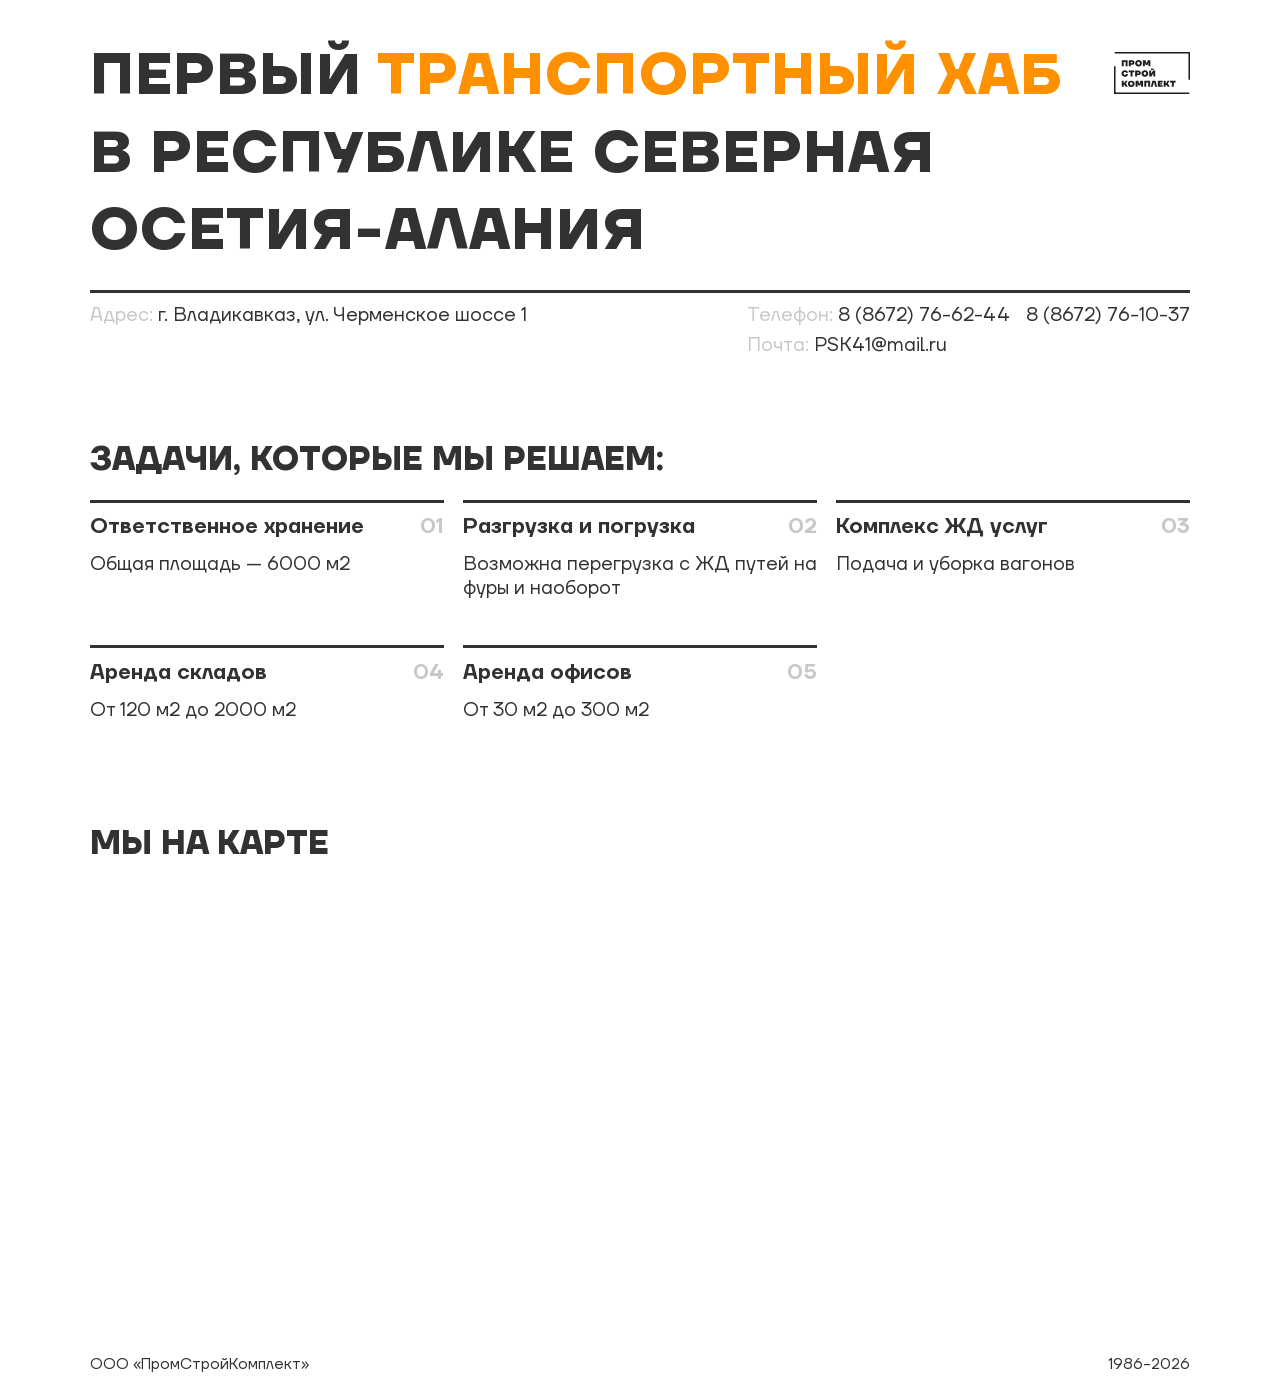
==== index.html @ 8463f603 "Add files via upload" ====
<!DOCTYPE html>
<html lang="en">

<head>
    <title>Транспортный Хаб Северная Осетия-Алания</title>
    <meta charset="UTF-8">
    <meta name="viewport" content="width=device-width, initial-scale=1.0">
    <link rel="shortcut icon" href="./images/icons/icon9.png" type="image/x-icon">
    <link rel="stylesheet" href="fonts.css">
    <link rel="stylesheet" href="style.css">
    <script type="text/javascript" charset="utf-8" async
        src="https://api-maps.yandex.ru/services/constructor/1.0/js/?um=constructor%3A41a7079283c12a54ac9802bb7eae0757dd06b9aa70bf1785bc7f442e48100925&amp;id=map&amp;lang=ru_RU&amp;scroll=true"></script>
</head>

<body>
    <div class="v-space M"></div>
    <div class="wrapper">
        <header>
            <div class="main-title">
                <!-- <div class="v-space S"></div> -->
                <h1>
                    Первый <span class="accent">Транспортный Хаб</span><br>
                    в республике
                    Северная Осетия-Алания
                </h1>
                <figure>
                    <img src="./images/LogoSvg.svg" alt="">
                </figure>
            </div>
            <div class="v-space S"></div>

            <div class="contacts">
                <div class="contacts-line">
                </div>
                <div class="contacts-contact-column">
                    <div class="column-1">
                        <p><span class="descript">Адрес:</span> г. Владикавказ, ул. Черменское шоссе 1
                        </p>
                    </div>
                    <div class="column-2">
                        <p><span class="descript">Телефон:</span> <span><a href="tel:88672766244">8 (8672)
                                    76-62-44</a></span>
                            <span><a href="tel:88672761037">8 (8672) 76-10-37</a></span>
                        </p>
                        <p><span class="descript">Почта:</span> PSK41@mail.ru
                        </p>
                    </div>
                </div>
            </div>
        </header>

    </div>


    <!-- <div class="v-space L"></div>
    <div class="wrapper">
        <h2>Задачи, которые мы решаем:</h2>
        <div class="v-space S"></div>

        <div class="task-flex">

            <div class="task-column-1">
                <div class="task-element">
                    <div class="task-element-title">
                        <h3>Ответственное хранение</h3>
                        <h3 class="number">01</h3>
                    </div>
                    <p>Общая площадь — 6000 м2</p>
                </div>

                <div class="task-element">
                    <div class="task-element-title">
                        <h3>Разгрузка и погрузка</h3>
                        <h3 class="number">02</h3>
                    </div>
                    <p>Возможна перегрузка с ЖД путей на фуры и наоборот</p>
                </div>
            </div>

            <div class="task-column-2">
                <div class="task-element-2">
                    <div class="task-element-title-2">
                        <h3>Комплекс ЖД услуг</h3>
                        <h3 class="number">03</h3>
                    </div>
                    <p>Подача и уборка вагонов</p>
                </div>
            </div>

            <div class="task-column-3">
                <div class="task-element">
                    <div class="task-element-title">
                        <h3>Аренда складских помещений</h3>
                        <h3 class="number">04</h3>
                    </div>
                    <p>От 120 м2 до 2000 м2</p>
                </div>

                <div class="task-element">
                    <div class="task-element-title">
                        <h3>Аренда офисных помещений</h3>
                        <h3 class="number">05</h3>
                    </div>
                    <p>От 30 м2 до 300 м2</p>
                </div>
            </div>
        </div>

    </div> -->

    <!-- ============================================================================ -->

    <div class="v-space L"></div>
    <div class="wrapper">
        <h2>Задачи, которые мы решаем:</h2>
        <div class="v-space S"></div>

        <div class="task-flex">

            <div class="task-element">
                <div class="task-line">
                </div>
                <div class="task-title">
                    <h3>Ответственное хранение</h3>
                    <h3 class="task-title-number">01</h3>
                </div>
                <p>Общая площадь — 6000 м2</p>
            </div>

            <div class="task-element">
                <div class="task-line">
                </div>
                <div class="task-title">
                    <h3>Разгрузка и погрузка</h3>
                    <span class="task-title-number"><h3>02</h3></span>
                </div>
                <p>Возможна перегрузка с ЖД путей на фуры и наоборот</p>
            </div>

            <div class="task-element">
                <div class="task-line">
                </div>
                <div class="task-title">
                    <h3>Комплекс ЖД услуг</h3>
                    <span class="task-title-number"><h3>03</h3></span>
                </div>
                <p>Подача и уборка вагонов</p>
            </div>

            <div class="task-element">
                <div class="task-line">
                </div>
                <div class="task-title">
                    <h3>Аренда складов</h3>
                    <span class="task-title-number"><h3>04</h3></span>
                </div>
                <p>От 120 м2 до 2000 м2</p>
            </div>

            <div class="task-element">
                <div class="task-line">
                </div>
                <div class="task-title">
                    <h3>Аренда офисов</h3>
                    <span class="task-title-number"><h3>05</h3></span>
                </div>
                <p>От 30 м2 до 300 м2</p>
            </div>

        </div>

    </div>

    <!-- ============================================================================ -->

    <div class="v-space L"></div>
    <div class="wrapper">
        <h2>Мы на карте</h2>
        <div class="v-space S"></div>

        <div id="map">

        </div>
        <div class="pskinfo">
            <p>ООО &#171ПромСтройКомплект&#187</p>
            <p>1986-2026</p>
        </div>
    </div>
    <div class="v-space S"></div>

</body>

</html>
---- style.css ----
* {
    box-sizing: border-box;
}

:root {
    --text-color-RGB: 50, 50, 50;
    --link-color-RGB: 13, 58, 220;
    --hover-color-RGB: 0, 215, 100;
    --background-color-RGB: 255, 255, 255;
    --surface-color-RGB: 240, 240, 240;
    --secondary-text-color-RGB: 200, 200, 200;
    --accent-text-color-RGB: 255, 144, 0;
}

@font-face {
    font-family: "TT Firs Neue";
    font-weight: 600;
    font-style: normal;
    src: url("./fonts/TTFirsNeue-DemiBold.woff2") format("woff2"), url("./fonts/TTFirsNeue-DemiBold.woff") format("woff");
}

@font-face {
    font-family: "TT Firs Neue";
    font-weight: 700;
    font-style: normal;
    src: url("./fonts/TTFirsNeue-Bold.woff2") format("woff2"), url("./fonts/TTFirsNeue-Bold.woff") format("woff");
}

@font-face {
    font-family: "TT Firs Neue";
    font-weight: 400;
    font-style: normal;
    src: url("./fonts/TTFirsNeue-Regular.woff2") format("woff2"), url("./fonts/TTFirsNeue-Regular.woff") format("woff");
}

html {
    /* line-height: 1.25; */
    /* scroll-behavior: smooth; */

    --mobile-viewport-min: 320;
    --mobile-desktop-breakpoint: 768;
    --desktop-viewport-max: 1500;

    --mobile-font-size-min: 11;
    --mobile-font-size-max: 29;

    --desktop-font-size-min: 12.5;
    --desktop-font-size-max: 22;

    font-size: calc(var(--mobile-font-size-min) * 1px);

    @media screen and (min-width: 320px) {
        font-size: calc(var(--mobile-font-size-min) * 1px + (var(--mobile-font-size-max) - var(--mobile-font-size-min)) * ((100vw - var(--mobile-viewport-min) * 1px) / (var(--mobile-desktop-breakpoint) - var(--mobile-viewport-min))));
    }

    @media screen and (min-width: 768px) {
        font-size: calc(var(--desktop-font-size-min) * 1px + (var(--desktop-font-size-max) - var(--desktop-font-size-min)) * ((100vw - var(--mobile-desktop-breakpoint) * 1px) / (var(--desktop-viewport-max) - var(--mobile-desktop-breakpoint))));
    }

    @media screen and (min-width: 1500px) {
        font-size: calc(var(--desktop-font-size-max) * 1px);
    }

}

body {
    font-family: "TT Firs Neue";
    margin: 0;
    color: rgba(var(--text-color-RGB), 1);
    background-color: rgba(var(--background-color-RGB), 1);
    line-height: 1.25;
}

.wrapper {
    position: relative;
    margin: 0 auto;
    width: 86%;

    @media (max-width: 768px) {
        width: 96%;
        /* padding: .7em; */
    }
}

.text-width {
    width: 95%;

    @media (max-width: 768px) {
        width: 100%;
    }
}

/* ============================================= */

.v-space.S {
    height: 1em;

    @media (max-width: 768px) {
        height: 0.5em;
    }
}

.v-space.M {
    height: 2em;

    @media (max-width: 768px) {
        height: 1em;
    }
}

.v-space.L {
    height: 4em;

    @media (max-width: 768px) {
        height: 2em;
    }
}

.v-space.XL {
    height: 8em;

    @media (max-width: 768px) {
        height: 4em;
    }
}

/* =================================== */

.main-title {
    display: flex;
    justify-content: space-between;
    align-items: baseline;

    @media (max-width: 768px) {
        flex-direction: column-reverse;
    }

    & figure {
        margin: 0;

        & img {
            width: 4em;
        }
    }
}

a {
    text-decoration: none;
    color: rgba(var(--text-color-RGB), 1);
    transition: color 0.5s ease;

    &:hover {
        color: rgba(var(--link-color-RGB), 1);
        transition: color 0s ease;
    }
}

h1 {
    font-size: 3em;
    text-transform: uppercase;
    margin: 0;
    font-weight: 700;
    line-height: 1.350;
    letter-spacing: 0.02em;

    @media (max-width: 768px) {
        line-height: 1.2;
        margin-top: .3em;
        font-size: 1.6em;
    }

    & span {
        color: rgba(var(--accent-text-color-RGB), 1);
    }
}

p {
    margin: 0 0 0.3em;
}

.descript {
    color: rgba(var(--secondary-text-color-RGB), 1);
}

.contacts {
    width: 100%;
}

.contacts-contact-column {
    display: flex;
    justify-content: space-between;

    @media (max-width: 768px) {
        display: flex;
        flex-direction: column;
    }

    & .column-1 {
        margin-right: 1em;
    }

    & span {
        margin-right: .6em;

        &:first-child {
            margin-right: 0;
        }

        &:last-child {
            margin-right: 0;
        }
    }
}

.contacts-line {
    background-color: rgba(var(--text-color-RGB), 1);
    width: 100%;
    height: .15em;
    margin: 0 0 0.6em;

    @media (max-width: 768px) {
        height: .1em;
    }
}

h2 {
    font-size: 1.7em;
    text-transform: uppercase;
    margin: 0;
    font-weight: 700;

    @media (max-width: 768px) {
        font-size: 1.4em;
    }
}

/* ======================================================= */


/* h3 {
    font-size: 1.2em;
    margin: 0;
    font-weight: 600;

    @media (max-width: 768px) {
        font-size: 1.2em;
    }
}

.task-flex {
    display: flex;
    gap: .3em;

    @media (max-width: 768px) {
        display: flex;
        flex-direction: column;
    }
}

.task-column-1 {
    width: 43%;

    @media (max-width: 768px) {
        width: 100%;
    }
}

.task-column-2 {
    width: 33%;

    @media (max-width: 768px) {
        width: 100%;
    }

    & .task-element-2 {
        display: flex;
        flex-direction: column;
        justify-content: space-between;
        padding: .8em .8em;
        border: 1px solid;
        border-color: rgba(var(--text-color-RGB), .3);
        border-radius: .4em;
        margin: 0 0 .3em;
        height: calc(9em + 9em + .3em);

        @media (max-width: 768px) {
            height: 9em;
        }

        & .task-element-title-2 {
            display: flex;
            justify-content: space-between;
        }
    }
}

.task-column-3 {
    width: 33%;

    @media (max-width: 768px) {
        width: 100%;
    }
}

.task-element {
    display: flex;
    flex-direction: column;
    justify-content: space-between;
    padding: .8em .8em;
    border: 1px solid;
    border-color: rgba(var(--text-color-RGB), .3);
    border-radius: .4em;
    margin: 0 0 .3em;
    height: 9em;

    & .task-element-title {
        display: flex;
        justify-content: space-between;
    }
}

.number {
    color: rgba(var(--text-color-RGB), .3);
} */

/* ======================================================= */

#map {
    width: 100%;
    height: 24em;
    border-radius: .8em;
}

.pskinfo {
    margin-top: .8em;
    display: flex;
    justify-content: space-between;
    font-size: .8em;
}

/* ========================================================== */

h3 {
    font-size: 1.1em;
    margin: 0 0 0.6em;
    font-weight: 600;

}

.task-title-number {
    color: rgba(var(--secondary-text-color-RGB), 1);
}

.task-flex {
    display: flex;
    flex-wrap: wrap;
    --gap: 1em;
    --columns: 3;
    --gap-number: calc(var(--columns) - 1);
    gap: var(--gap);

    @media (max-width: 768px) {
        --columns: 2;
    }

        & .task-element {
            width: calc((100% - var(--gap-number) * var(--gap)) / (var(--columns)));
            margin: 0 0 1em;
        }
    }

    .task-line {
        background-color: rgba(var(--text-color-RGB), 1);
        width: 100%;
        height: .15em;
        margin: 0 0 0.6em;

        @media (max-width: 768px) {
            height: .1em;
        }


    }

    .task-title {
        display: flex;
        justify-content: space-between;
    }
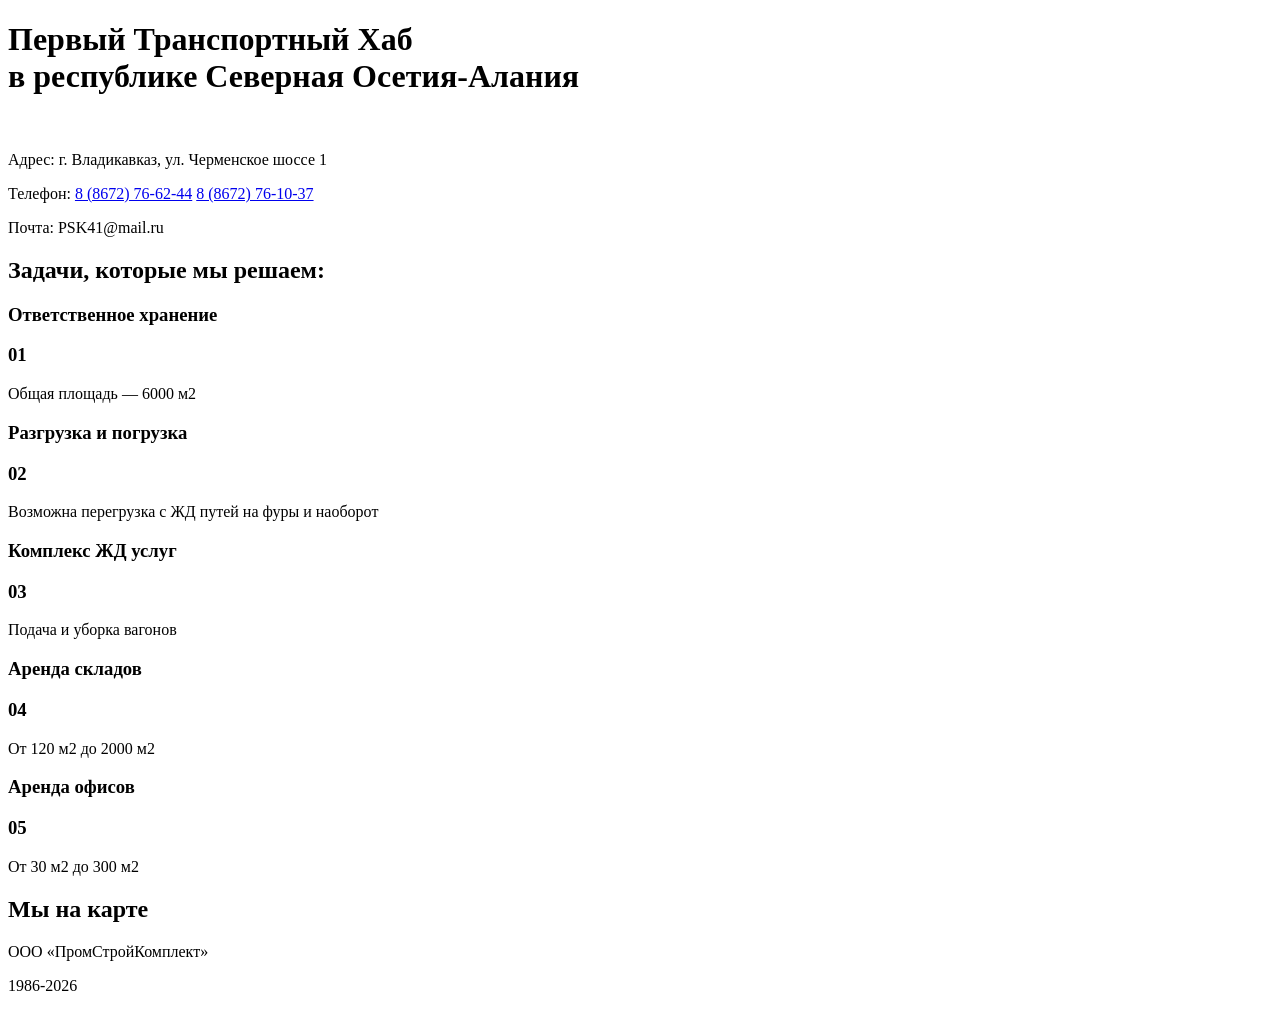
==== commit 8176f8d7: "Add files via upload" ====
--- a/index.html
+++ b/index.html
@@ -1,13 +1,18 @@
 <!DOCTYPE html>
-<html lang="en">
+<html lang="ru">
 
 <head>
     <title>Транспортный Хаб Северная Осетия-Алания</title>
     <meta charset="UTF-8">
     <meta name="viewport" content="width=device-width, initial-scale=1.0">
-    <link rel="shortcut icon" href="./images/icons/icon9.png" type="image/x-icon">
+    <meta name="format-detection" content="telephone=no">
+    <meta name="description" content="Первый транспортный хаб в республике Северная Осетия-Алания">
+    <meta name="keywords" content="Транспортный хаб, Северная Осетия, Осетия, Ответственное хранение, Аренда склада,
+    Склад, ЖД услуги, Разгрузка, погрузка, хранение груза, Хаб, Хаб Осетия, ПромСтройКомплект,
+    Аренда офиса, офис, подача вагонов, уборка вагонов">
     <link rel="stylesheet" href="fonts.css">
     <link rel="stylesheet" href="style.css">
+    <link rel="shortcut icon" href="./images/psk-fav.png" type="image/x-icon">
     <script type="text/javascript" charset="utf-8" async
         src="https://api-maps.yandex.ru/services/constructor/1.0/js/?um=constructor%3A41a7079283c12a54ac9802bb7eae0757dd06b9aa70bf1785bc7f442e48100925&amp;id=map&amp;lang=ru_RU&amp;scroll=true"></script>
 </head>
@@ -132,7 +137,9 @@
                 </div>
                 <div class="task-title">
                     <h3>Разгрузка и погрузка</h3>
-                    <span class="task-title-number"><h3>02</h3></span>
+                    <span class="task-title-number">
+                        <h3>02</h3>
+                    </span>
                 </div>
                 <p>Возможна перегрузка с ЖД путей на фуры и наоборот</p>
             </div>
@@ -142,7 +149,9 @@
                 </div>
                 <div class="task-title">
                     <h3>Комплекс ЖД услуг</h3>
-                    <span class="task-title-number"><h3>03</h3></span>
+                    <span class="task-title-number">
+                        <h3>03</h3>
+                    </span>
                 </div>
                 <p>Подача и уборка вагонов</p>
             </div>
@@ -152,7 +161,9 @@
                 </div>
                 <div class="task-title">
                     <h3>Аренда складов</h3>
-                    <span class="task-title-number"><h3>04</h3></span>
+                    <span class="task-title-number">
+                        <h3>04</h3>
+                    </span>
                 </div>
                 <p>От 120 м2 до 2000 м2</p>
             </div>
@@ -162,7 +173,9 @@
                 </div>
                 <div class="task-title">
                     <h3>Аренда офисов</h3>
-                    <span class="task-title-number"><h3>05</h3></span>
+                    <span class="task-title-number">
+                        <h3>05</h3>
+                    </span>
                 </div>
                 <p>От 30 м2 до 300 м2</p>
             </div>
@@ -182,7 +195,7 @@
 
         </div>
         <div class="pskinfo">
-            <p>ООО &#171ПромСтройКомплект&#187</p>
+            <p>ООО &#171;ПромСтройКомплект&#187;</p>
             <p>1986-2026</p>
         </div>
     </div>
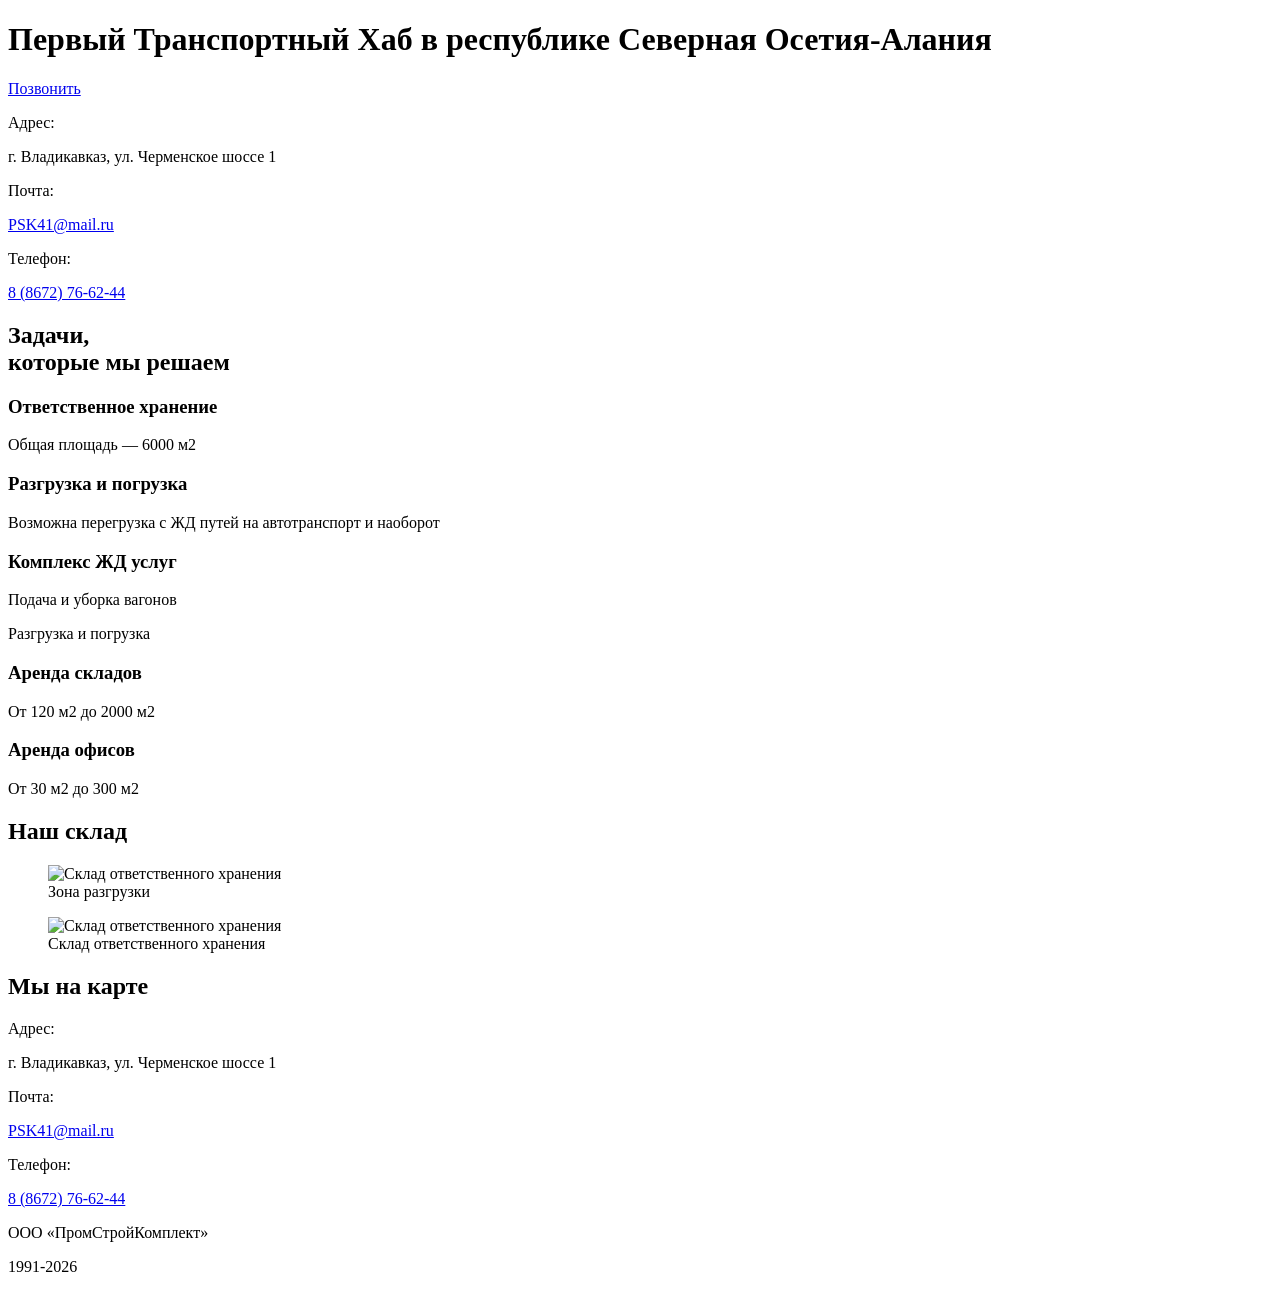
==== commit e5f1ed98: "Add files via upload" ====
--- a/index.html
+++ b/index.html
@@ -9,10 +9,14 @@
     <meta name="description" content="Первый транспортный хаб в республике Северная Осетия-Алания">
     <meta name="keywords" content="Транспортный хаб, Северная Осетия, Осетия, Ответственное хранение, Аренда склада,
     Склад, ЖД услуги, Разгрузка, погрузка, хранение груза, Хаб, Хаб Осетия, ПромСтройКомплект,
-    Аренда офиса, офис, подача вагонов, уборка вагонов">
+    Аренда офиса, офис, подача вагонов, уборка вагонов, Трнаспортный Хаб Владикавказ, Владикавказ склад, Владикавказ аренда склада,
+    Хранение груза владикавказ, Ответственное хранение владикавказ, Ответственное хранение северная осетия, Транспортный хаб Кавказ,
+    Кавказ склад, транзитный хаб севрная осетия, республика северная Осетия-Алания Ответственное хранение">
     <link rel="stylesheet" href="fonts.css">
     <link rel="stylesheet" href="style.css">
     <link rel="shortcut icon" href="./images/psk-fav.png" type="image/x-icon">
+    <link rel="icon" href="/favicon.ico" sizes="any">
+    <link rel="icon" type="image/png" href="/images/psk-fav.png">
     <script type="text/javascript" charset="utf-8" async
         src="https://api-maps.yandex.ru/services/constructor/1.0/js/?um=constructor%3A41a7079283c12a54ac9802bb7eae0757dd06b9aa70bf1785bc7f442e48100925&amp;id=map&amp;lang=ru_RU&amp;scroll=true"></script>
 </head>
@@ -21,183 +25,134 @@
     <div class="v-space M"></div>
     <div class="wrapper">
         <header>
-            <div class="main-title">
-                <!-- <div class="v-space S"></div> -->
-                <h1>
-                    Первый <span class="accent">Транспортный Хаб</span><br>
-                    в республике
-                    Северная Осетия-Алания
-                </h1>
-                <figure>
-                    <img src="./images/LogoSvg.svg" alt="">
-                </figure>
-            </div>
+            <h1>
+                <span class="title-word">Первый</span>
+                <span class="title-word accent">Транспортный Хаб</span>
+                <span class="title-word">в республике</span>
+                <span class="title-word">Северная</span>
+                <span class="title-word">Осетия-Алания</span>
+            </h1>
+
             <div class="v-space S"></div>
-
             <div class="contacts">
                 <div class="contacts-line">
                 </div>
                 <div class="contacts-contact-column">
-                    <div class="column-1">
-                        <p><span class="descript">Адрес:</span> г. Владикавказ, ул. Черменское шоссе 1
-                        </p>
+                    <div class="column number-mobile">
+                        <a class="number-button" href="tel:8(8672) 76-62-44">Позвонить</a>
                     </div>
-                    <div class="column-2">
-                        <p><span class="descript">Телефон:</span> <span><a href="tel:88672766244">8 (8672)
-                                    76-62-44</a></span>
-                            <span><a href="tel:88672761037">8 (8672) 76-10-37</a></span>
-                        </p>
-                        <p><span class="descript">Почта:</span> PSK41@mail.ru
-                        </p>
+                    <div class="column">
+                        <p>Адрес:</p>
+                        <p class="bold">г. Владикавказ, ул. Черменское шоссе 1</p>
+                    </div>
+                    <div class="column">
+                        <p>Почта:</p>
+                        <a class="bold" href="mailto:PSK41@mail.ru">PSK41@mail.ru</a>
+                    </div>
+                    <div class="column number-desktop">
+                        <p>Телефон:</p>
+                        <a class="bold" href="tel:8(8672)76-62-44">8 (8672) 76-62-44</a>
                     </div>
                 </div>
             </div>
         </header>
-
     </div>
 
 
-    <!-- <div class="v-space L"></div>
+    <div class="v-space L"></div>
     <div class="wrapper">
-        <h2>Задачи, которые мы решаем:</h2>
-        <div class="v-space S"></div>
+        <main>
+            <h2>Задачи, <br class="mobile-only"> которые мы решаем</h2>
+            <div class="v-space S"></div>
 
-        <div class="task-flex">
+            <div class="task-flex">
 
-            <div class="task-column-1">
                 <div class="task-element">
-                    <div class="task-element-title">
-                        <h3>Ответственное хранение</h3>
-                        <h3 class="number">01</h3>
-                    </div>
-                    <p>Общая площадь — 6000 м2</p>
+                    <div class="task-line"></div>
+                    <h3 class="task-title">Ответственное хранение</h3>
+                    <p>Общая площадь — 6000&nbsp;м2</p>
                 </div>
 
                 <div class="task-element">
-                    <div class="task-element-title">
-                        <h3>Разгрузка и погрузка</h3>
-                        <h3 class="number">02</h3>
-                    </div>
-                    <p>Возможна перегрузка с ЖД путей на фуры и наоборот</p>
-                </div>
-            </div>
-
-            <div class="task-column-2">
-                <div class="task-element-2">
-                    <div class="task-element-title-2">
-                        <h3>Комплекс ЖД услуг</h3>
-                        <h3 class="number">03</h3>
-                    </div>
-                    <p>Подача и уборка вагонов</p>
-                </div>
-            </div>
-
-            <div class="task-column-3">
-                <div class="task-element">
-                    <div class="task-element-title">
-                        <h3>Аренда складских помещений</h3>
-                        <h3 class="number">04</h3>
-                    </div>
-                    <p>От 120 м2 до 2000 м2</p>
+                    <div class="task-line"></div>
+                    <h3 class="task-title">Разгрузка и&nbsp;погрузка</h3>
+                    <p>Возможна перегрузка с&nbsp;ЖД&nbsp;путей на&nbsp;автотранспорт и&nbsp;наоборот</p>
                 </div>
 
                 <div class="task-element">
-                    <div class="task-element-title">
-                        <h3>Аренда офисных помещений</h3>
-                        <h3 class="number">05</h3>
-                    </div>
-                    <p>От 30 м2 до 300 м2</p>
+                    <div class="task-line"></div>
+                    <h3 class="task-title">Комплекс ЖД&nbsp;услуг</h3>
+                    <p>Подача и&nbsp;уборка вагонов</p>
+                    <p>Разгрузка и погрузка</p>
                 </div>
+
+                <div class="task-element">
+                    <div class="task-line"></div>
+                    <h3 class="task-title">Аренда складов</h3>
+                    <p>От 120&nbsp;м2 до&nbsp;2000&nbsp;м2</p>
+                </div>
+
+                <div class="task-element">
+                    <div class="task-line"></div>
+                    <h3 class="task-title">Аренда офисов</h3>
+                    <p>От 30&nbsp;м2 до&nbsp;300&nbsp;м2</p>
+                </div>
+
             </div>
-        </div>
-
-    </div> -->
-
-    <!-- ============================================================================ -->
+        </main>
+    </div>
 
     <div class="v-space L"></div>
     <div class="wrapper">
-        <h2>Задачи, которые мы решаем:</h2>
-        <div class="v-space S"></div>
-
-        <div class="task-flex">
-
-            <div class="task-element">
-                <div class="task-line">
-                </div>
-                <div class="task-title">
-                    <h3>Ответственное хранение</h3>
-                    <h3 class="task-title-number">01</h3>
-                </div>
-                <p>Общая площадь — 6000 м2</p>
+        <article>
+            <h2>Наш склад</h2>
+            <div class="v-space S"></div>
+            <div class="images-sequence">
+                <figure>
+                    <img src="./images/sklad1.jpg" alt="Склад ответственного хранения">
+                    <figcaption>Зона разгрузки</figcaption>
+                </figure>
+                <figure>
+                    <img src="./images/sklad2.jpg" alt="Склад ответственного хранения">
+                    <figcaption>Склад ответственного хранения</figcaption>
+                </figure>
             </div>
-
-            <div class="task-element">
-                <div class="task-line">
-                </div>
-                <div class="task-title">
-                    <h3>Разгрузка и погрузка</h3>
-                    <span class="task-title-number">
-                        <h3>02</h3>
-                    </span>
-                </div>
-                <p>Возможна перегрузка с ЖД путей на фуры и наоборот</p>
-            </div>
-
-            <div class="task-element">
-                <div class="task-line">
-                </div>
-                <div class="task-title">
-                    <h3>Комплекс ЖД услуг</h3>
-                    <span class="task-title-number">
-                        <h3>03</h3>
-                    </span>
-                </div>
-                <p>Подача и уборка вагонов</p>
-            </div>
-
-            <div class="task-element">
-                <div class="task-line">
-                </div>
-                <div class="task-title">
-                    <h3>Аренда складов</h3>
-                    <span class="task-title-number">
-                        <h3>04</h3>
-                    </span>
-                </div>
-                <p>От 120 м2 до 2000 м2</p>
-            </div>
-
-            <div class="task-element">
-                <div class="task-line">
-                </div>
-                <div class="task-title">
-                    <h3>Аренда офисов</h3>
-                    <span class="task-title-number">
-                        <h3>05</h3>
-                    </span>
-                </div>
-                <p>От 30 м2 до 300 м2</p>
-            </div>
-
-        </div>
-
+        </article>
     </div>
-
-    <!-- ============================================================================ -->
 
     <div class="v-space L"></div>
     <div class="wrapper">
-        <h2>Мы на карте</h2>
-        <div class="v-space S"></div>
+        <footer>
+            <h2>Мы на карте</h2>
 
-        <div id="map">
+            <div class="v-space S"></div>
+            <div id="map">
+            </div>
 
-        </div>
-        <div class="pskinfo">
-            <p>ООО &#171;ПромСтройКомплект&#187;</p>
-            <p>1986-2026</p>
-        </div>
+            <div class="v-space M"></div>
+            <div class="contacts">
+                <div class="contacts-contact-column">
+                    <div class="column">
+                        <p>Адрес:</p>
+                        <p class="bold">г. Владикавказ, ул. Черменское шоссе 1</p>
+                    </div>
+                    <div class="column">
+                        <p>Почта:</p>
+                        <a class="bold" href="mailto:PSK41@mail.ru">PSK41@mail.ru</a>
+                    </div>
+                    <div class="column">
+                        <p>Телефон:</p>
+                        <a class="bold" href="tel:8(8672)76-62-44">8 (8672) 76-62-44</a>
+                    </div>
+                </div>
+                <div class="contacts-line">
+                </div>
+            </div>
+            <div class="pskinfo">
+                <p>ООО &#171;ПромСтройКомплект&#187;</p>
+                <p>1991-2026</p>
+            </div>
+    </div>
     </div>
     <div class="v-space S"></div>
 
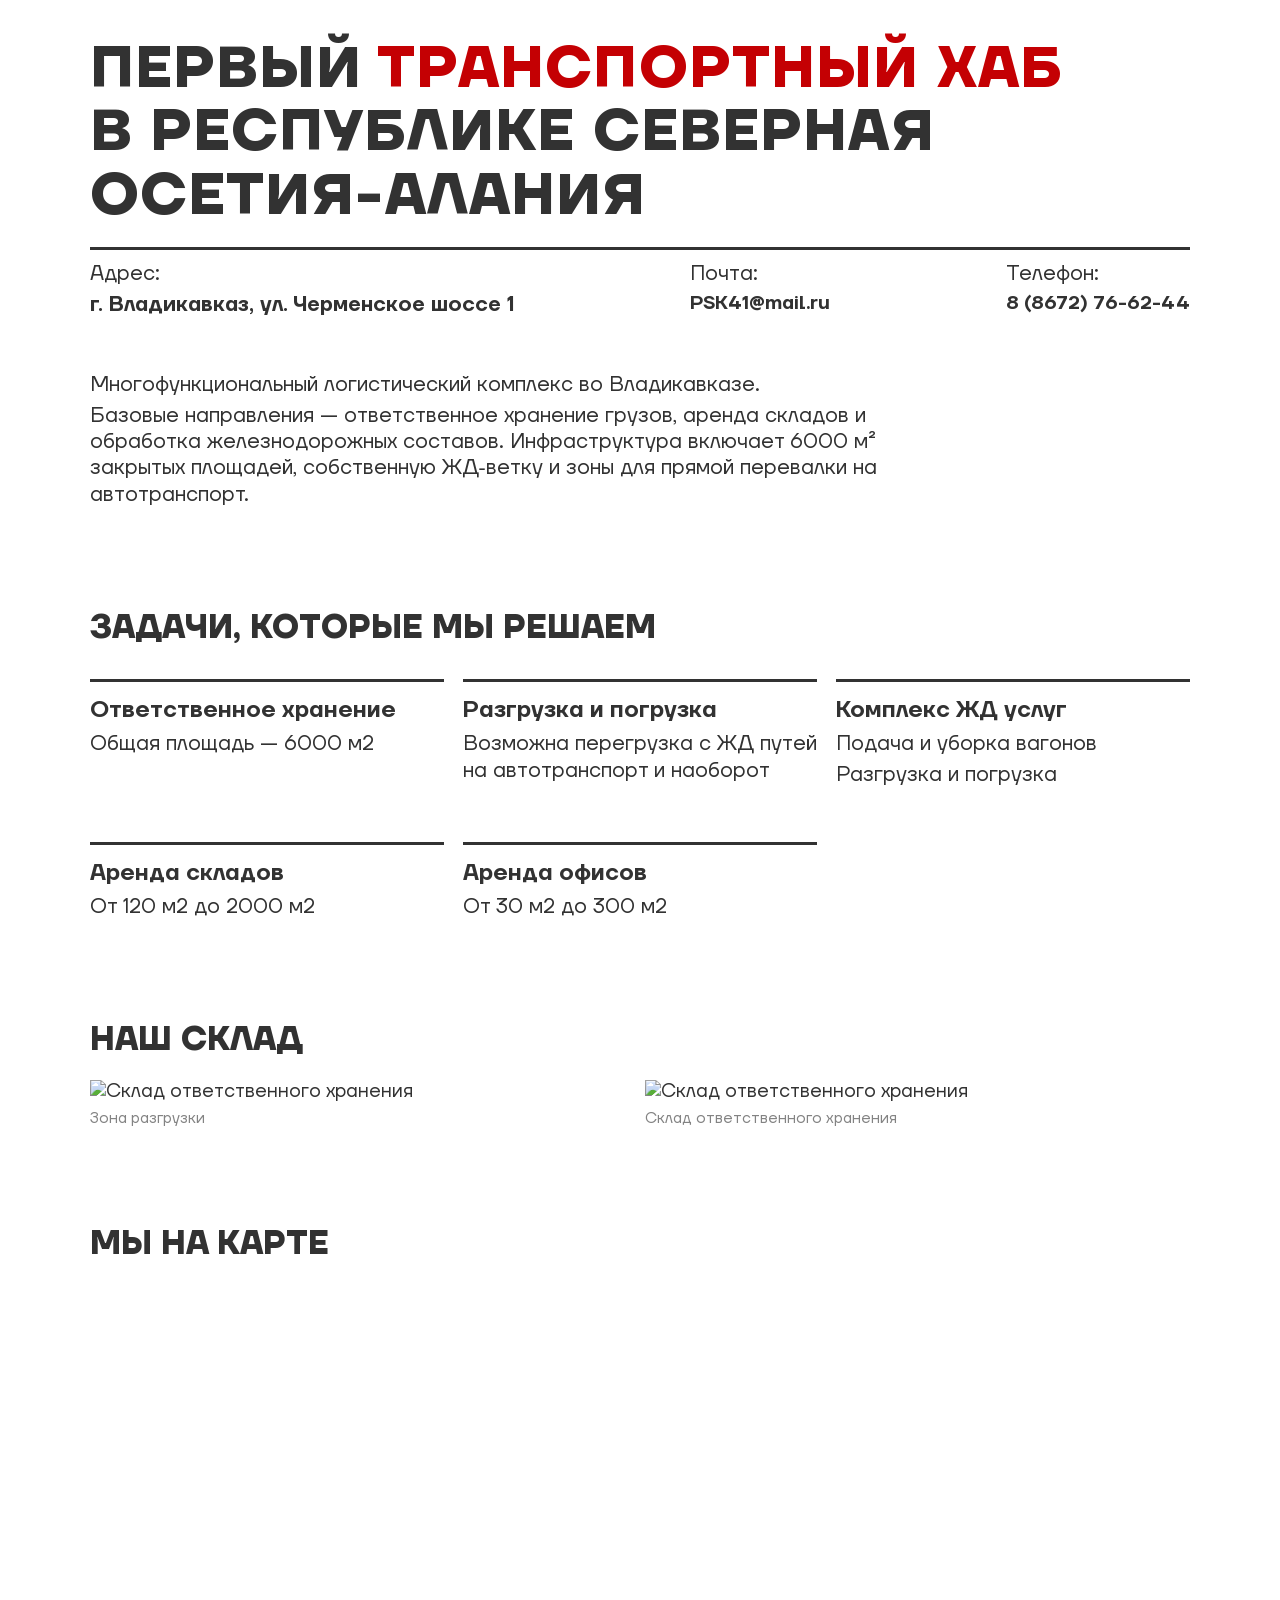
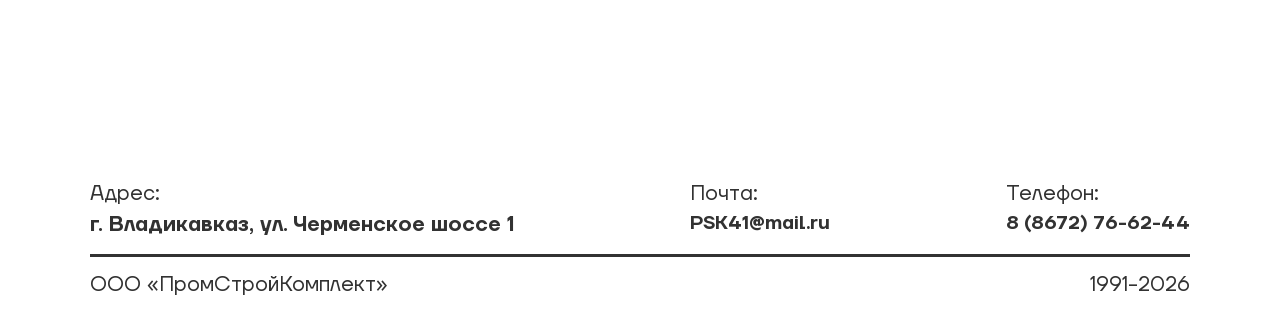
==== commit 8e1bce68: "seo optimize" ====
--- a/index.html
+++ b/index.html
@@ -2,16 +2,12 @@
 <html lang="ru">
 
 <head>
-    <title>Транспортный Хаб Северная Осетия-Алания</title>
+    <title>Ответственное хранение во Владикавказе | Транспортный Хаб</title>
     <meta charset="UTF-8">
     <meta name="viewport" content="width=device-width, initial-scale=1.0">
     <meta name="format-detection" content="telephone=no">
-    <meta name="description" content="Первый транспортный хаб в республике Северная Осетия-Алания">
-    <meta name="keywords" content="Транспортный хаб, Северная Осетия, Осетия, Ответственное хранение, Аренда склада,
-    Склад, ЖД услуги, Разгрузка, погрузка, хранение груза, Хаб, Хаб Осетия, ПромСтройКомплект,
-    Аренда офиса, офис, подача вагонов, уборка вагонов, Трнаспортный Хаб Владикавказ, Владикавказ склад, Владикавказ аренда склада,
-    Хранение груза владикавказ, Ответственное хранение владикавказ, Ответственное хранение северная осетия, Транспортный хаб Кавказ,
-    Кавказ склад, транзитный хаб севрная осетия, республика северная Осетия-Алания Ответственное хранение">
+    <meta name="description"
+        content="Услуги ответственного хранения грузов во Владикавказе. Первый транспортный хаб в Северной Осетии: склады от 120 до 2000 м2, ЖД услуги, погрузка и разгрузка.">
     <link rel="stylesheet" href="fonts.css">
     <link rel="stylesheet" href="style.css">
     <link rel="shortcut icon" href="./images/psk-fav.png" type="image/x-icon">
@@ -32,7 +28,6 @@
                 <span class="title-word">Северная</span>
                 <span class="title-word">Осетия-Алания</span>
             </h1>
-
             <div class="v-space S"></div>
             <div class="contacts">
                 <div class="contacts-line">
@@ -55,6 +50,17 @@
                     </div>
                 </div>
             </div>
+            
+            <!-- Добавляем отступ и текстовый блок -->
+            <div class="v-space M"></div>
+            <p class="hero-description">
+                Многофункциональный логистический комплекс во Владикавказе.</p>
+            <p class="hero-description">Базовые направления — ответственное хранение
+                грузов, аренда складов и обработка железнодорожных составов. Инфраструктура включает 6000&nbsp;м²
+                закрытых площадей, собственную ЖД‑ветку и зоны для прямой перевалки на автотранспорт.
+            </p>
+
+            <div class="v-space S"></div>
         </header>
     </div>
 
--- a/style.css
+++ b/style.css
@@ -0,0 +1,370 @@
+* {
+    box-sizing: border-box;
+}
+
+:root {
+    --text-color-RGB: 50, 50, 50;
+    --link-color-RGB: 13, 58, 220;
+    --hover-color-RGB: 0, 215, 100;
+    --background-color-RGB: 255, 255, 255;
+    --surface-color-RGB: 240, 240, 240;
+    --secondary-text-color-RGB: 200, 200, 200;
+    --accent-text-color-RGB: 196, 0, 3;
+}
+
+@font-face {
+    font-family: "TT Firs Neue";
+    font-weight: 600;
+    font-style: normal;
+    src: url("./fonts/TTFirsNeue-DemiBold.woff2") format("woff2"), url("./fonts/TTFirsNeue-DemiBold.woff") format("woff");
+}
+
+@font-face {
+    font-family: "TT Firs Neue";
+    font-weight: 700;
+    font-style: normal;
+    src: url("./fonts/TTFirsNeue-Bold.woff2") format("woff2"), url("./fonts/TTFirsNeue-Bold.woff") format("woff");
+}
+
+@font-face {
+    font-family: "TT Firs Neue";
+    font-weight: 400;
+    font-style: normal;
+    src: url("./fonts/TTFirsNeue-Regular.woff2") format("woff2"), url("./fonts/TTFirsNeue-Regular.woff") format("woff");
+}
+
+html {
+    --mobile-viewport-min: 320;
+    --mobile-desktop-breakpoint: 768;
+    --desktop-viewport-max: 1500;
+
+    --mobile-font-size-min: 11;
+    --mobile-font-size-max: 29;
+
+    --desktop-font-size-min: 12.5;
+    --desktop-font-size-max: 22;
+
+    font-size: calc(var(--mobile-font-size-min) * 1px);
+
+    @media screen and (min-width: 320px) {
+        font-size: calc(var(--mobile-font-size-min) * 1px + (var(--mobile-font-size-max) - var(--mobile-font-size-min)) * ((100vw - var(--mobile-viewport-min) * 1px) / (var(--mobile-desktop-breakpoint) - var(--mobile-viewport-min))));
+    }
+
+    @media screen and (min-width: 768px) {
+        font-size: calc(var(--desktop-font-size-min) * 1px + (var(--desktop-font-size-max) - var(--desktop-font-size-min)) * ((100vw - var(--mobile-desktop-breakpoint) * 1px) / (var(--desktop-viewport-max) - var(--mobile-desktop-breakpoint))));
+    }
+
+    @media screen and (min-width: 1500px) {
+        font-size: calc(var(--desktop-font-size-max) * 1px);
+    }
+
+}
+
+body {
+    font-family: "TT Firs Neue";
+    margin: 0;
+    color: rgba(var(--text-color-RGB), 1);
+    background-color: rgba(var(--background-color-RGB), 1);
+    line-height: 1.25;
+
+}
+
+.wrapper {
+    position: relative;
+    margin: 0 auto;
+    width: 86%;
+
+    @media (max-width: 768px) {
+        width: 96%;
+        /* padding: .7em; */
+    }
+}
+
+.text-width {
+    width: 95%;
+
+    @media (max-width: 768px) {
+        width: 100%;
+    }
+}
+
+/* ============================================= */
+
+.v-space.S {
+    height: 1em;
+
+    @media (max-width: 768px) {
+        height: 0.5em;
+    }
+}
+
+.v-space.M {
+    height: 2em;
+
+    @media (max-width: 768px) {
+        height: 1em;
+    }
+}
+
+.v-space.L {
+    height: 4em;
+
+    @media (max-width: 768px) {
+        height: 2em;
+    }
+}
+
+.v-space.XL {
+    height: 8em;
+
+    @media (max-width: 768px) {
+        height: 4em;
+    }
+}
+
+/* ============================================== */
+
+h1 {
+    font-size: 3em;
+    text-transform: uppercase;
+    margin: 0;
+    font-weight: 700;
+    line-height: 1.1;
+    letter-spacing: 0.02em;
+
+    @media (max-width: 768px) {
+        line-height: 1.050;
+        margin-top: .3em;
+        font-size: 2.4em;
+    }
+
+    .title-word {
+        @media (max-width: 768px) {
+            display: flex;
+        }
+    }
+}
+
+.accent {
+    color: rgba(var(--accent-text-color-RGB), 1);
+}
+
+p {
+    margin: 0 0 0.2em;
+    font-size: 1.1em;
+
+    @media (max-width: 768px) {
+        @media (max-width: 768px) {
+            font-size: 1.2em;
+        }
+    }
+}
+
+
+.bold {
+    font-weight: 600;
+}
+
+
+
+.contacts-contact-column {
+    display: flex;
+    justify-content: space-between;
+
+    @media (max-width: 768px) {
+        display: flex;
+        flex-direction: column;
+    }
+
+    & .column {
+        display: flex;
+        flex-direction: column;
+        margin-bottom: .6em;
+    }
+
+    .number-desktop {
+        @media (max-width: 768px) {
+            display: none;
+        }
+    }
+
+    .number-button {
+        padding: 1em;
+        background-color: rgba(var(--text-color-RGB), 1);
+        color: #fff;
+        text-transform: uppercase;
+        font-weight: 600;
+        text-align: center;
+        border-radius: .2em;
+        margin-bottom: .6em;
+        text-decoration: none;
+        font-size: 1.1em;
+        transition: color 0.5s ease;
+
+        &:hover {
+            color: rgba(var(--accent-text-color-RGB), 1);
+            transition: color 0s ease;
+        }
+    }
+
+    .number-mobile {
+        @media (min-width: 769px) {
+            display: none;
+        }
+    }
+}
+
+.contacts-line {
+    background-color: rgba(var(--text-color-RGB), 1);
+    width: 100%;
+    height: 3px;
+    margin: 0 0 0.6em;
+
+    @media (max-width: 768px) {
+        height: 6px;
+        margin: .4em 0 2.6em;
+    }
+}
+
+h2 {
+    font-size: 1.7em;
+    text-transform: uppercase;
+    margin: 0;
+    font-weight: 700;
+
+    @media (max-width: 768px) {
+        font-size: 1.6em;
+        margin: .6em 0 .8em;
+    }
+
+    .mobile-only {
+        @media (min-width: 769px) {
+            display: none;
+        }
+    }
+}
+
+/* ======================================================= */
+
+#map {
+    width: 100%;
+    height: 24em;
+    border-radius: .8em;
+}
+
+.pskinfo {
+    margin-top: .8em;
+    display: flex;
+    justify-content: space-between;
+    /* font-size: 1.1em; */
+}
+
+/* ========================================================== */
+
+h3 {
+    font-size: 1.2em;
+    margin: 0 0 0.3em;
+    font-weight: 600;
+}
+
+.task-flex {
+    display: flex;
+    flex-wrap: wrap;
+    --gap: 1em;
+    --columns: 3;
+    --gap-number: calc(var(--columns) - 1);
+    gap: var(--gap);
+
+    @media (max-width: 768px) {
+        --columns: 1;
+        --gap: .1em;
+        line-height: 1.050;
+    }
+
+    & .task-element {
+        width: calc((100% - var(--gap-number) * var(--gap)) / (var(--columns)));
+        margin: 0 0 1em;
+    }
+}
+
+.task-line {
+    background-color: rgba(var(--text-color-RGB), 1);
+    width: 100%;
+    height: 3px;
+    margin: .6em 0 .7em;
+
+    @media (max-width: 768px) {
+        display: none;
+    }
+
+
+}
+
+.task-title {
+    display: flex;
+    justify-content: space-between;
+}
+
+figure {
+    margin: 0;
+    margin-bottom: 1em;
+}
+
+figure figcaption {
+    margin-top: .3em;
+    font-size: 0.8em;
+    opacity: 0.6;
+}
+
+img {
+    display: block;
+    width: 100%;
+}
+
+.images-sequence {
+    display: flex;
+    flex-wrap: wrap;
+    margin-bottom: 1em;
+    width: 100%;
+
+    --gap: 0.5em;
+    --columns: 2;
+    --gap-number: calc(var(--columns) - 1);
+    gap: var(--gap);
+
+    @media (max-width: 786px) {
+        --columns: 1;
+    }
+
+    & figure {
+        width: calc((100% - var(--gap-number) * var(--gap)) / (var(--columns)));
+        margin-bottom: 0;
+
+
+        & img {
+            object-fit: cover;
+        }
+    }
+}
+
+a {
+    color: rgba(var(--text-color-RGB), 1);
+    text-decoration: none;
+    transition: color 0.5s ease;
+
+    @media (max-width: 768px) {
+        font-size: 1.2em;
+    }
+}
+
+a:hover {
+    color: rgba(var(--accent-text-color-RGB), 1);
+    transition: color 0s ease;
+}
+
+.hero-description {
+    max-width: 80%;
+    @media (max-width: 768px) {
+        max-width: 100%;
+    }
+}
